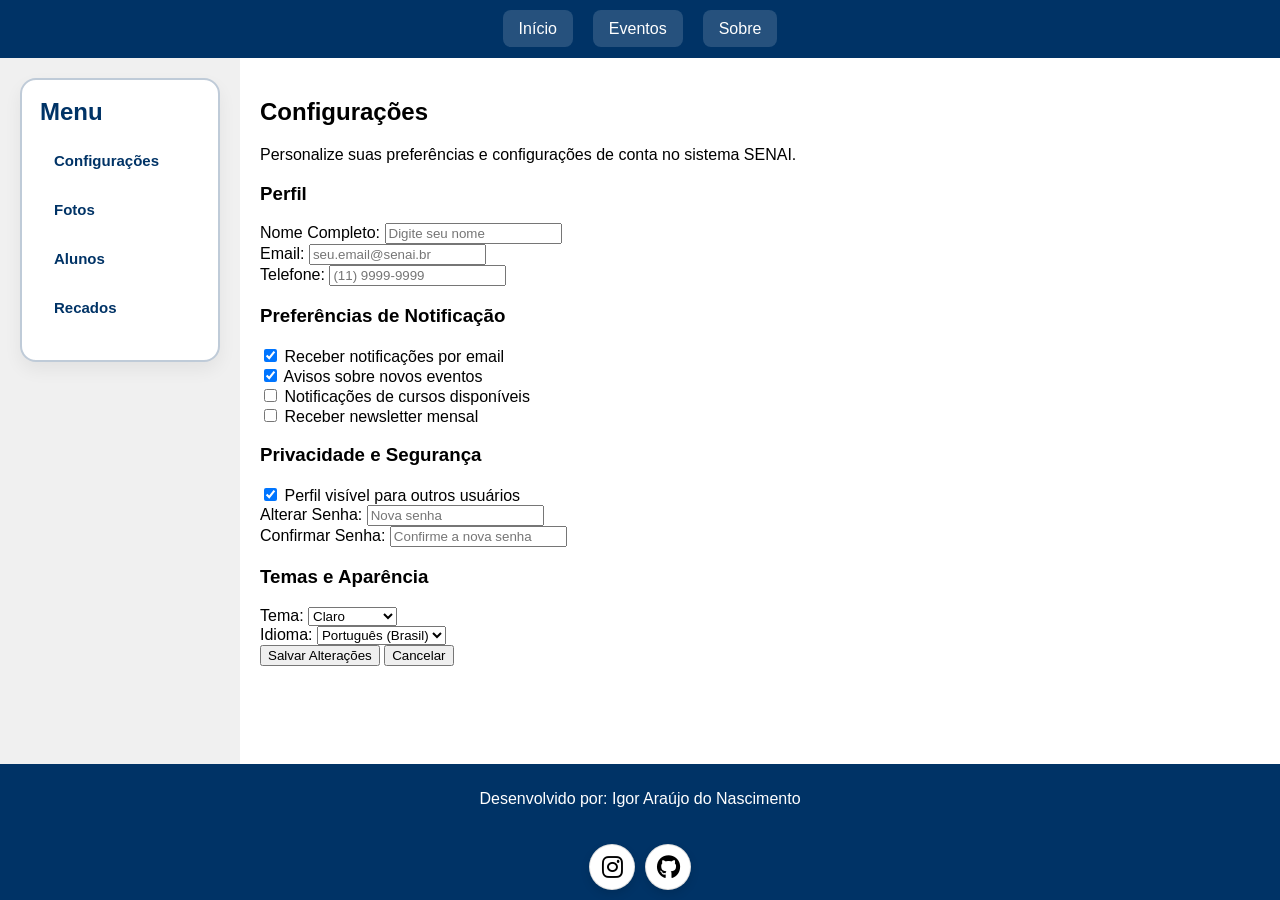
==== configuracoes.html @ 976274d2 "Add files via upload" ====
<!DOCTYPE html>
<html lang="pt-br">
<head>
    <meta charset="UTF-8">
    <meta name="viewport" content="width=device-width, initial-scale=1.0">
    <title>Configurações - SENAI</title>
    <link rel="stylesheet" href="https://cdnjs.cloudflare.com/ajax/libs/font-awesome/6.0.0-beta3/css/all.min.css">
    <link rel="stylesheet" href="style.css">
</head>
<body>
    <header>
        <nav>
            <div class="header-brand">
                <span class="sistema-text">Sistema</span>
                <span class="fiep-text">Fiep</span>
            </div>
            <ul>
                <li><a href="inicio.html">Início</a></li>
                <li><a href="eventos.html">Eventos</a></li>
                <li><a href="index.html#sobre">Sobre</a></li>
            </ul>
        </nav>
    </header>
    <div class="container">
        <aside>
            <div class="menu-box">
                <h2>Menu</h2>
                <ul>
                    <li><button type="button">Configurações</button></li>
                    <li><button type="button">Fotos</button></li>
                    <li><button type="button">Alunos</button></li>
                    <li><button type="button">Recados</button></li>
                </ul>
            </div>
        </aside>
        <main>
            <h2>Configurações</h2>
            <p>Personalize suas preferências e configurações de conta no sistema SENAI.</p>
            
            <section class="settings-section">
                <h3>Perfil</h3>
                <div class="settings-item">
                    <label for="nome">Nome Completo:</label>
                    <input type="text" id="nome" placeholder="Digite seu nome" value="">
                </div>
                <div class="settings-item">
                    <label for="email">Email:</label>
                    <input type="email" id="email" placeholder="seu.email@senai.br" value="">
                </div>
                <div class="settings-item">
                    <label for="telefone">Telefone:</label>
                    <input type="tel" id="telefone" placeholder="(11) 9999-9999" value="">
                </div>
            </section>

            <section class="settings-section">
                <h3>Preferências de Notificação</h3>
                <div class="settings-checkbox">
                    <input type="checkbox" id="notif-email" checked>
                    <label for="notif-email">Receber notificações por email</label>
                </div>
                <div class="settings-checkbox">
                    <input type="checkbox" id="notif-eventos" checked>
                    <label for="notif-eventos">Avisos sobre novos eventos</label>
                </div>
                <div class="settings-checkbox">
                    <input type="checkbox" id="notif-cursos">
                    <label for="notif-cursos">Notificações de cursos disponíveis</label>
                </div>
                <div class="settings-checkbox">
                    <input type="checkbox" id="notif-newsletter">
                    <label for="notif-newsletter">Receber newsletter mensal</label>
                </div>
            </section>

            <section class="settings-section">
                <h3>Privacidade e Segurança</h3>
                <div class="settings-checkbox">
                    <input type="checkbox" id="privac-perfil" checked>
                    <label for="privac-perfil">Perfil visível para outros usuários</label>
                </div>
                <div class="settings-item">
                    <label for="senha">Alterar Senha:</label>
                    <input type="password" id="senha" placeholder="Nova senha">
                </div>
                <div class="settings-item">
                    <label for="confirmSenha">Confirmar Senha:</label>
                    <input type="password" id="confirmSenha" placeholder="Confirme a nova senha">
                </div>
            </section>

            <section class="settings-section">
                <h3>Temas e Aparência</h3>
                <div class="settings-item">
                    <label for="tema">Tema:</label>
                    <select id="tema">
                        <option value="claro">Claro</option>
                        <option value="escuro">Escuro</option>
                        <option value="auto">Automático</option>
                    </select>
                </div>
                <div class="settings-item">
                    <label for="idioma">Idioma:</label>
                    <select id="idioma">
                        <option value="pt-br">Português (Brasil)</option>
                        <option value="en">English</option>
                        <option value="es">Español</option>
                    </select>
                </div>
            </section>

            <div class="settings-actions">
                <button class="btn-save">Salvar Alterações</button>
                <button class="btn-cancel">Cancelar</button>
            </div>
        </main>
    </div>
    <footer>
        <p>Desenvolvido por: Igor Araújo do Nascimento</p>
        <div class="social-links">
            <a href="#" class="fab fa-instagram"></a>
            <a href="#" class="fab fa-github"></a>
        </div>
    </footer>
</body>
</html>
---- style.css ----
body {
    font-family: Arial, sans-serif;
    margin: 0;
    padding: 0;
    display: flex;
    flex-direction: column;
    min-height: 100vh;
}

@import url('https://fonts.googleapis.com/css2?family=Merriweather:wght@900&display=swap');

header {
    background-color: #003366;
    color: white;
    padding: 20px 20px;
    display: flex;
    justify-content: center;
    align-items: center;
}

header nav {
    width: 100%;
    max-width: 1100px;
    display: flex;
    justify-content: center;
    align-items: center;
    gap: 20px;
    position: relative;
}

.header-brand {
    display: flex;
    flex-direction: column;
    line-height: 1.2;
    position: absolute;
    left: -380px;
    font-family: 'Merriweather', serif;
    font-weight: 900;
    font-style: italic;
    color: #ffffff;
    text-shadow: 0 2px 8px rgba(0, 0, 0, 0.3);
}

.sistema-text {
    font-size: 0.55rem;
    letter-spacing: 0.12em;
    text-transform: uppercase;
    opacity: 1;
    font-weight: 900;
}

.fiep-text {
    font-size: 0.95rem;
    font-weight: 900;
    letter-spacing: 0.15em;
    text-transform: uppercase;
    opacity: 1;
}

/* Posiciona o texto FIEP menor abaixo da parte "ema" de "Sistema" */
.header-brand .ema {
    position: relative;
    display: inline-block;
}

.header-brand .ema .fiep-text {
    position: absolute;
    top: 100%;
    left: 0;
    transform: translateY(6px);
    font-size: 0.6rem;
    letter-spacing: 0.12em;
    text-transform: uppercase;
    font-weight: 900;
}

/* Cinco traços à direita do 'Sistema FIEP' */
.header-brand::after {
    content: "";
    position: absolute;
    left: calc(100% + 10px);
    top: 20%;
    width: 12px;
    height: 2px;
    background: #ffffff;
    border-radius: 2px;
    box-shadow: 0 6px 0 0 #ffffff, 0 12px 0 0 #ffffff, 0 18px 0 0 #ffffff, 0 24px 0 0 #ffffff;
    pointer-events: none;
}

header nav ul {
    list-style: none;
    display: flex;
    gap: 20px;
    margin: 0;
    padding: 0;
    justify-content: center;
}

header nav ul li a {
    color: white;
    text-decoration: none;
    padding: 10px 16px;
    background-color: rgba(255, 255, 255, 0.15);
    border-radius: 8px;
    transition: background-color 0.2s ease;
}

header nav ul li a:hover {
    background-color: rgba(255, 255, 255, 0.3);
}

.container {
    display: flex;
    flex: 1;
}

aside {
    width: 200px;
    background-color: #f0f0f0;
    padding: 20px;
}

.menu-box {
    background-color: #ffffff;
    border: 2px solid rgba(0, 51, 102, 0.25);
    border-radius: 16px;
    box-shadow: 0 8px 18px rgba(0, 0, 0, 0.06);
    padding: 18px;
    color: #333333;
}

.menu-box h2 {
    margin-top: 0;
    margin-bottom: 16px;
    color: #003366;
}

aside ul {
    list-style: none;
    padding: 0;
}

aside ul li {
    margin-bottom: 12px;
}

aside ul li button {
    width: 100%;
    padding: 10px 14px;
    border: none;
    border-radius: 8px;
    background-color: #ffffff;
    color: #003366;
    font-size: 15px;
    font-weight: 600;
    cursor: pointer;
    text-align: left;
    transition: background-color 0.2s ease, transform 0.2s ease, box-shadow 0.2s ease;
}

aside ul li button:hover {
    background-color: #e8f0ff;
    transform: translateX(2px);
    box-shadow: 0 4px 10px rgba(0, 0, 0, 0.08);
}

main {
    flex: 1;
    padding: 20px;
}

footer {
    background-color: #003366;
    color: white;
    text-align: center;
    padding: 10px;
    display: flex;
    flex-direction: column;
    justify-content: center;
    align-items: center;
    gap: 10px;
}

.social-links {
    display: flex;
    justify-content: center;
    gap: 10px;
    margin-top: 10px;
}

.social-links a {
    color: #000000 !important;
    font-size: 24px;
    text-decoration: none;
    background-color: #ffffff;
    width: 44px;
    height: 44px;
    display: inline-flex;
    align-items: center;
    justify-content: center;
    border-radius: 50%;
    border: 1px solid rgba(0, 0, 0, 0.12);
    box-shadow: 0 4px 10px rgba(0, 0, 0, 0.12);
    transition: background-color 0.2s ease, color 0.2s ease, transform 0.2s ease;
}

.social-links a:hover {
    background-color: #000000;
    color: #ffffff !important;
}

.fa-instagram,
.fa-github {
    color: inherit !important;
}

.inicio-page {
    display: flex;
    justify-content: center;
    align-items: center;
    padding: 20px;
}

.hero-card {
    display: grid;
    grid-template-columns: 1.2fr 1fr;
    gap: 24px;
    width: 100%;
    max-width: 1100px;
    background-color: #ffffff;
    border-radius: 24px;
    box-shadow: 0 20px 40px rgba(0, 0, 0, 0.08);
    padding: 30px;
}

.hero-content h1 {
    margin-top: 0;
    color: #003366;
}

.hero-content p {
    line-height: 1.8;
    color: #333333;
    margin-bottom: 18px;
}

.hero-image {
    display: flex;
    justify-content: center;
    align-items: center;
}

.hero-photo {
    width: 100%;
    max-width: 420px;
    min-height: 320px;
    border-radius: 24px;
    box-shadow: 0 18px 36px rgba(0, 0, 0, 0.12);
    object-fit: cover;
    background-color: #dddddd;
    display: block;
}

.photo-top {
    height: 140px;
    background: radial-gradient(circle at 30% 20%, rgba(255,255,255,0.25), transparent 45%),
                radial-gradient(circle at 70% 25%, rgba(255,255,255,0.18), transparent 40%);
}

.photo-bottom {
    padding: 18px;
    display: grid;
    gap: 14px;
    grid-template-columns: repeat(2, 1fr);
    align-items: end;
}

.worker.block {
    height: 110px;
    border-radius: 18px;
    background: linear-gradient(180deg, #f5f5f5, #dde7ef);
    box-shadow: inset 0 8px 14px rgba(0, 0, 0, 0.08);
}

.worker.block.small {
    height: 80px;
}

.machine {
    grid-column: span 2;
    height: 90px;
    border-radius: 18px;
    background: linear-gradient(180deg, #223e60, #3c6d98);
    position: relative;
}

.machine::before {
    content: "";
    position: absolute;
    left: 16px;
    top: 18px;
    width: 60px;
    height: 16px;
    background: #9cc8e1;
    border-radius: 6px;
}

.machine::after {
    content: "";
    position: absolute;
    right: 16px;
    bottom: 16px;
    width: 40px;
    height: 40px;
    background: #f5f5f5;
    border-radius: 50%;
}

.social-links {
    display: flex;
    justify-content: center;
    gap: 10px;
    margin-top: 10px;
}

.social-links a {
    color: white;
    font-size: 24px;
    text-decoration: none;
}

.fa-instagram {
    color: #E4405F !important;
}

.fa-github {
    color: #333 !important;
}

.event-list {
    display: grid;
    grid-template-columns: repeat(auto-fit, minmax(320px, 1fr));
    gap: 24px;
    margin-top: 30px;
}

.event-card {
    background-color: #ffffff;
    border: 2px solid rgba(0, 51, 102, 0.15);
    border-radius: 16px;
    box-shadow: 0 8px 20px rgba(0, 0, 0, 0.08);
    padding: 24px;
    color: #333333;
    transition: all 0.3s ease;
}

.event-card:hover {
    transform: translateY(-6px);
    box-shadow: 0 14px 30px rgba(0, 0, 0, 0.15);
    border-color: rgba(0, 51, 102, 0.3);
}

.event-card h3 {
    margin-top: 0;
    margin-bottom: 16px;
    color: #003366;
    font-size: 20px;
    font-weight: 600;
}

.event-card p {
    margin: 10px 0;
    line-height: 1.6;
    font-size: 15px;
    color: #555555;
}

.event-card p:first-of-type {
    font-weight: 600;
    color: #003366;
}
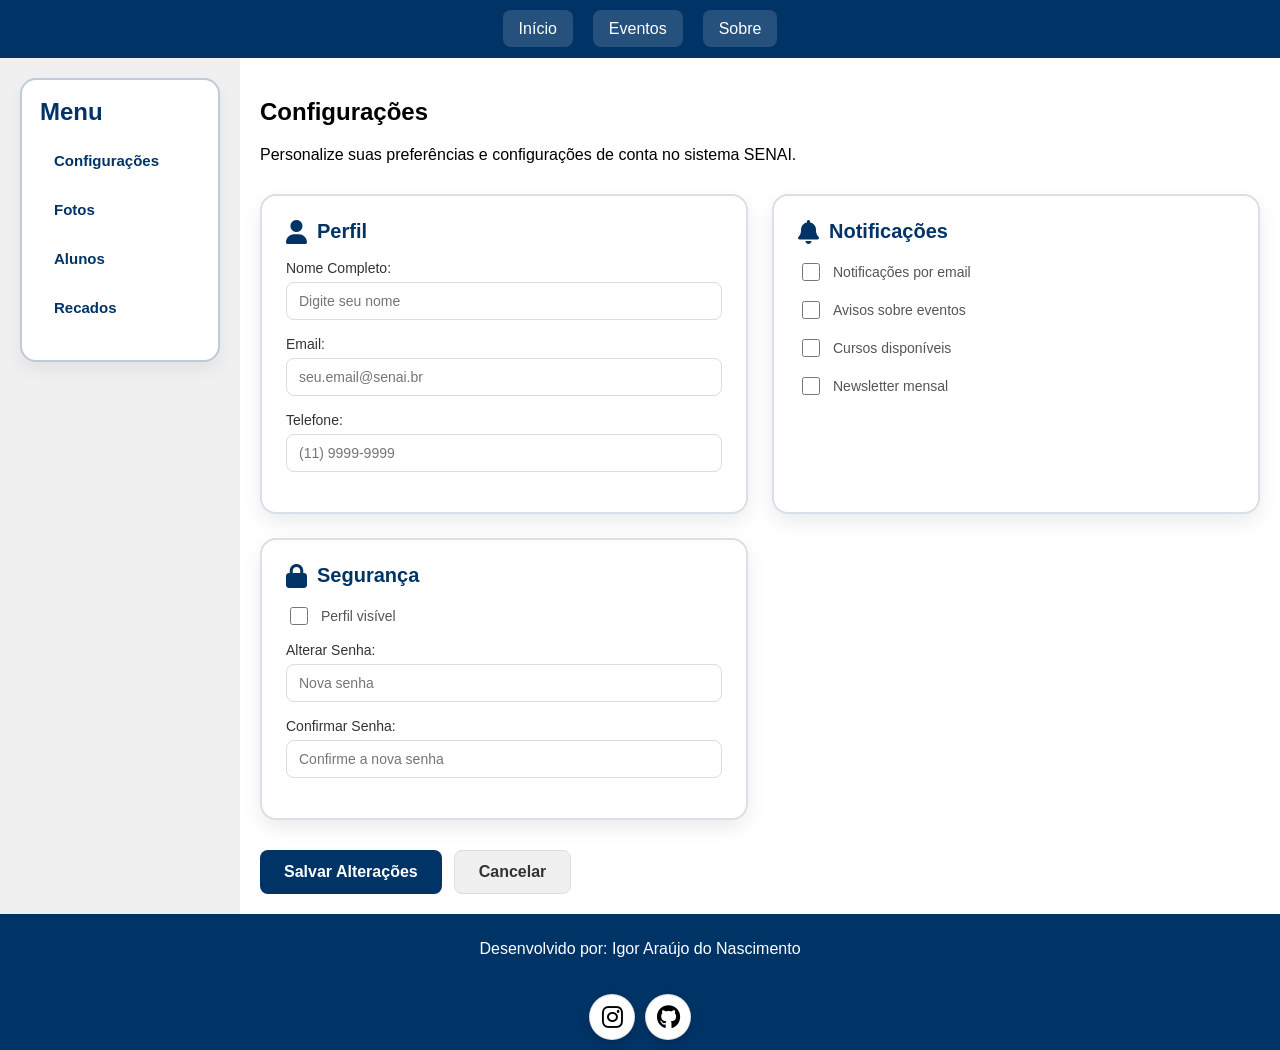
==== commit 6017cd59: "Add files via upload" ====
--- a/configuracoes.html
+++ b/configuracoes.html
@@ -26,9 +26,9 @@
             <div class="menu-box">
                 <h2>Menu</h2>
                 <ul>
-                    <li><button type="button">Configurações</button></li>
-                    <li><button type="button">Fotos</button></li>
-                    <li><button type="button">Alunos</button></li>
+                    <li><button type="button" onclick="window.location.href='configuracoes.html'">Configurações</button></li>
+                    <li><button type="button" onclick="window.location.href='fotos.html'">Fotos</button></li>
+                        <li><button type="button" onclick="window.location.href='alunos.html'">Alunos</button></li>
                     <li><button type="button">Recados</button></li>
                 </ul>
             </div>
@@ -37,77 +37,59 @@
             <h2>Configurações</h2>
             <p>Personalize suas preferências e configurações de conta no sistema SENAI.</p>
             
-            <section class="settings-section">
-                <h3>Perfil</h3>
-                <div class="settings-item">
-                    <label for="nome">Nome Completo:</label>
-                    <input type="text" id="nome" placeholder="Digite seu nome" value="">
-                </div>
-                <div class="settings-item">
-                    <label for="email">Email:</label>
-                    <input type="email" id="email" placeholder="seu.email@senai.br" value="">
-                </div>
-                <div class="settings-item">
-                    <label for="telefone">Telefone:</label>
-                    <input type="tel" id="telefone" placeholder="(11) 9999-9999" value="">
-                </div>
-            </section>
+            <div class="settings-grid">
+                <section class="settings-card">
+                    <h3><i class="fas fa-user"></i> Perfil</h3>
+                    <div class="settings-item">
+                        <label for="nome">Nome Completo:</label>
+                        <input type="text" id="nome" placeholder="Digite seu nome" value="">
+                    </div>
+                    <div class="settings-item">
+                        <label for="email">Email:</label>
+                        <input type="email" id="email" placeholder="seu.email@senai.br" value="">
+                    </div>
+                    <div class="settings-item">
+                        <label for="telefone">Telefone:</label>
+                        <input type="tel" id="telefone" placeholder="(11) 9999-9999" value="">
+                    </div>
+                </section>
 
-            <section class="settings-section">
-                <h3>Preferências de Notificação</h3>
-                <div class="settings-checkbox">
-                    <input type="checkbox" id="notif-email" checked>
-                    <label for="notif-email">Receber notificações por email</label>
-                </div>
-                <div class="settings-checkbox">
-                    <input type="checkbox" id="notif-eventos" checked>
-                    <label for="notif-eventos">Avisos sobre novos eventos</label>
-                </div>
-                <div class="settings-checkbox">
-                    <input type="checkbox" id="notif-cursos">
-                    <label for="notif-cursos">Notificações de cursos disponíveis</label>
-                </div>
-                <div class="settings-checkbox">
-                    <input type="checkbox" id="notif-newsletter">
-                    <label for="notif-newsletter">Receber newsletter mensal</label>
-                </div>
-            </section>
+                <section class="settings-card">
+                    <h3><i class="fas fa-bell"></i> Notificações</h3>
+                    <div class="settings-checkbox">
+                        <input type="checkbox" id="notif-email">
+                        <label for="notif-email">Notificações por email</label>
+                    </div>
+                    <div class="settings-checkbox">
+                        <input type="checkbox" id="notif-eventos">
+                        <label for="notif-eventos">Avisos sobre eventos</label>
+                    </div>
+                    <div class="settings-checkbox">
+                        <input type="checkbox" id="notif-cursos">
+                        <label for="notif-cursos">Cursos disponíveis</label>
+                    </div>
+                    <div class="settings-checkbox">
+                        <input type="checkbox" id="notif-newsletter">
+                        <label for="notif-newsletter">Newsletter mensal</label>
+                    </div>
+                </section>
 
-            <section class="settings-section">
-                <h3>Privacidade e Segurança</h3>
-                <div class="settings-checkbox">
-                    <input type="checkbox" id="privac-perfil" checked>
-                    <label for="privac-perfil">Perfil visível para outros usuários</label>
-                </div>
-                <div class="settings-item">
-                    <label for="senha">Alterar Senha:</label>
-                    <input type="password" id="senha" placeholder="Nova senha">
-                </div>
-                <div class="settings-item">
-                    <label for="confirmSenha">Confirmar Senha:</label>
-                    <input type="password" id="confirmSenha" placeholder="Confirme a nova senha">
-                </div>
-            </section>
-
-            <section class="settings-section">
-                <h3>Temas e Aparência</h3>
-                <div class="settings-item">
-                    <label for="tema">Tema:</label>
-                    <select id="tema">
-                        <option value="claro">Claro</option>
-                        <option value="escuro">Escuro</option>
-                        <option value="auto">Automático</option>
-                    </select>
-                </div>
-                <div class="settings-item">
-                    <label for="idioma">Idioma:</label>
-                    <select id="idioma">
-                        <option value="pt-br">Português (Brasil)</option>
-                        <option value="en">English</option>
-                        <option value="es">Español</option>
-                    </select>
-                </div>
-            </section>
+                <section class="settings-card">
+                    <h3><i class="fas fa-lock"></i> Segurança</h3>
+                    <div class="settings-checkbox">
+                        <input type="checkbox" id="privac-perfil">
+                        <label for="privac-perfil">Perfil visível</label>
+                    </div>
+                    <div class="settings-item">
+                        <label for="senha">Alterar Senha:</label>
+                        <input type="password" id="senha" placeholder="Nova senha">
+                    </div>
+                    <div class="settings-item">
+                        <label for="confirmSenha">Confirmar Senha:</label>
+                        <input type="password" id="confirmSenha" placeholder="Confirme a nova senha">
+                    </div>
+                </section>
+            </div>
 
             <div class="settings-actions">
                 <button class="btn-save">Salvar Alterações</button>
--- a/style.css
+++ b/style.css
@@ -380,3 +380,383 @@
     font-weight: 600;
     color: #003366;
 }
+
+/* Estilos para Configurações */
+.settings-grid {
+    display: grid;
+    grid-template-columns: repeat(auto-fit, minmax(320px, 1fr));
+    gap: 24px;
+    margin-top: 30px;
+    margin-bottom: 30px;
+}
+
+.settings-card {
+    background-color: #ffffff;
+    border: 2px solid rgba(0, 51, 102, 0.15);
+    border-radius: 16px;
+    box-shadow: 0 8px 20px rgba(0, 0, 0, 0.08);
+    padding: 24px;
+    color: #333333;
+    transition: all 0.3s ease;
+}
+
+.settings-card:hover {
+    transform: translateY(-6px);
+    box-shadow: 0 14px 30px rgba(0, 0, 0, 0.15);
+    border-color: rgba(0, 51, 102, 0.3);
+}
+
+.settings-card h3 {
+    margin-top: 0;
+    margin-bottom: 16px;
+    color: #003366;
+    font-size: 20px;
+    font-weight: 600;
+    display: flex;
+    align-items: center;
+    gap: 10px;
+}
+
+.settings-card h3 i {
+    color: #003366;
+    font-size: 24px;
+}
+
+.settings-item {
+    margin-bottom: 16px;
+}
+
+.settings-item label {
+    display: block;
+    margin-bottom: 6px;
+    color: #333333;
+    font-weight: 500;
+    font-size: 14px;
+}
+
+.settings-item input,
+.settings-item select {
+    width: 100%;
+    padding: 10px 12px;
+    border: 1px solid #ddd;
+    border-radius: 8px;
+    font-size: 14px;
+    color: #333333;
+    box-sizing: border-box;
+    transition: border-color 0.2s ease, box-shadow 0.2s ease;
+}
+
+.settings-item input:focus,
+.settings-item select:focus {
+    outline: none;
+    border-color: #003366;
+    box-shadow: 0 0 0 3px rgba(0, 51, 102, 0.1);
+}
+
+.settings-checkbox {
+    margin-bottom: 14px;
+    display: flex;
+    align-items: center;
+    gap: 10px;
+}
+
+.settings-checkbox input[type="checkbox"] {
+    width: 18px;
+    height: 18px;
+    cursor: pointer;
+    accent-color: #003366;
+}
+
+.settings-checkbox label {
+    margin-bottom: 0;
+    cursor: pointer;
+    font-weight: 400;
+    font-size: 14px;
+    color: #555555;
+}
+
+.settings-actions {
+    display: flex;
+    gap: 12px;
+    margin-top: 30px;
+    justify-content: flex-start;
+}
+
+.btn-save,
+.btn-cancel {
+    padding: 12px 24px;
+    border: none;
+    border-radius: 8px;
+    font-size: 16px;
+    font-weight: 600;
+    cursor: pointer;
+    transition: all 0.2s ease;
+}
+
+.btn-save {
+    background-color: #003366;
+    color: white;
+}
+
+.btn-save:hover {
+    background-color: #002244;
+    box-shadow: 0 6px 16px rgba(0, 51, 102, 0.3);
+}
+
+.btn-cancel {
+    background-color: #f0f0f0;
+    color: #333333;
+    border: 1px solid #ddd;
+}
+
+.btn-cancel:hover {
+    background-color: #e0e0e0;
+    box-shadow: 0 4px 12px rgba(0, 0, 0, 0.08);
+}
+
+/* Estilos para Galeria de Fotos */
+.gallery {
+    display: grid;
+    grid-template-columns: repeat(auto-fill, minmax(300px, 1fr));
+    gap: 24px;
+    margin-top: 30px;
+}
+
+.gallery-item {
+    background-color: #ffffff;
+    border-radius: 12px;
+    overflow: hidden;
+    box-shadow: 0 8px 20px rgba(0, 0, 0, 0.08);
+    transition: all 0.3s ease;
+    cursor: pointer;
+}
+
+.gallery-item:hover {
+    transform: translateY(-8px);
+    box-shadow: 0 14px 30px rgba(0, 0, 0, 0.15);
+}
+
+.gallery-item img {
+    width: 100%;
+    height: 250px;
+    object-fit: cover;
+    display: block;
+    transition: transform 0.3s ease;
+}
+
+.gallery-item:hover img {
+    transform: scale(1.05);
+}
+
+.gallery-info {
+    padding: 16px;
+    background-color: #ffffff;
+}
+
+.gallery-info h3 {
+    margin: 0 0 8px 0;
+    color: #003366;
+    font-size: 18px;
+    font-weight: 600;
+}
+
+.gallery-info p {
+    margin: 0;
+    color: #666666;
+    font-size: 14px;
+    line-height: 1.5;
+}
+
+/* Estilos para lista de Alunos */
+.student-grid {
+    display: grid;
+    grid-template-columns: repeat(auto-fill, minmax(240px, 1fr));
+    gap: 20px;
+    margin-top: 24px;
+}
+
+.student-card {
+    background-color: #ffffff;
+    border-radius: 12px;
+    padding: 14px;
+    box-shadow: 0 8px 20px rgba(0,0,0,0.08);
+    text-align: left;
+    transition: transform 0.2s ease, box-shadow 0.2s ease;
+}
+
+.student-card:hover {
+    transform: translateY(-6px);
+    box-shadow: 0 14px 30px rgba(0,0,0,0.12);
+}
+
+.student-card img {
+    width: 100%;
+    height: 160px;
+    object-fit: cover;
+    border-radius: 8px;
+    display: block;
+    margin-bottom: 10px;
+}
+
+.student-card h3 {
+    margin: 0 0 6px 0;
+    color: #003366;
+    font-size: 18px;
+}
+
+.student-card p {
+    margin: 4px 0;
+    color: #555555;
+    font-size: 14px;
+}
+
+/* Tema Escuro - Detecção Automática do Sistema */
+@media (prefers-color-scheme: dark) {
+    body {
+        background-color: #1e1e1e;
+        color: #e0e0e0;
+    }
+
+    header {
+        background-color: #001a33;
+        border-bottom: 1px solid #404040;
+    }
+
+    main {
+        background-color: #1e1e1e;
+    }
+
+    aside {
+        background-color: #2a2a2a;
+    }
+
+    .menu-box {
+        background-color: #2a2a2a;
+        border-color: rgba(255, 255, 255, 0.1);
+    }
+
+    .menu-box h2 {
+        color: #64b5f6;
+    }
+
+    aside ul li button {
+        background-color: #2a2a2a;
+        color: #64b5f6;
+        border: 1px solid rgba(100, 181, 246, 0.2);
+    }
+
+    aside ul li button:hover {
+        background-color: #333333;
+        box-shadow: 0 4px 10px rgba(100, 181, 246, 0.2);
+        border-color: rgba(100, 181, 246, 0.4);
+    }
+
+    .settings-card {
+        background-color: #2a2a2a;
+        border-color: rgba(100, 181, 246, 0.2);
+        color: #e0e0e0;
+    }
+
+    .settings-card:hover {
+        box-shadow: 0 14px 30px rgba(100, 181, 246, 0.15);
+        border-color: rgba(100, 181, 246, 0.3);
+    }
+
+    .settings-card h3 {
+        color: #64b5f6;
+    }
+
+    .settings-card h3 i {
+        color: #64b5f6;
+    }
+
+    .settings-item label {
+        color: #e0e0e0;
+    }
+
+    .settings-item input,
+    .settings-item select {
+        background-color: #333333;
+        color: #e0e0e0;
+        border-color: #404040;
+    }
+
+    .settings-item input:focus,
+    .settings-item select:focus {
+        border-color: #64b5f6;
+        box-shadow: 0 0 0 3px rgba(100, 181, 246, 0.1);
+    }
+
+    .settings-checkbox label {
+        color: #b0b0b0;
+    }
+
+    .btn-save {
+        background-color: #1976d2;
+    }
+
+    .btn-save:hover {
+        background-color: #1565c0;
+        box-shadow: 0 6px 16px rgba(25, 118, 210, 0.3);
+    }
+
+    .btn-cancel {
+        background-color: #404040;
+        color: #e0e0e0;
+        border-color: #555555;
+    }
+
+    .btn-cancel:hover {
+        background-color: #505050;
+        box-shadow: 0 4px 12px rgba(0, 0, 0, 0.3);
+    }
+
+    footer {
+        background-color: #001a33;
+        border-top: 1px solid #404040;
+    }
+
+    .event-card {
+        background-color: #2a2a2a;
+        border-color: rgba(100, 181, 246, 0.2);
+        color: #e0e0e0;
+    }
+
+    .event-card:hover {
+        box-shadow: 0 14px 30px rgba(100, 181, 246, 0.15);
+        border-color: rgba(100, 181, 246, 0.3);
+    }
+
+    .event-card h3 {
+        color: #64b5f6;
+    }
+
+    .event-card p {
+        color: #b0b0b0;
+    }
+
+    .event-card p:first-of-type {
+        color: #64b5f6;
+    }
+
+    .gallery-item {
+        background-color: #2a2a2a;
+        box-shadow: 0 8px 20px rgba(0, 0, 0, 0.3);
+    }
+
+    .gallery-item:hover {
+        box-shadow: 0 14px 30px rgba(100, 181, 246, 0.2);
+    }
+
+    .gallery-info {
+        background-color: #2a2a2a;
+    }
+
+    .gallery-info h3 {
+        color: #64b5f6;
+    }
+
+    .gallery-info p {
+        color: #b0b0b0;
+    }
+}
